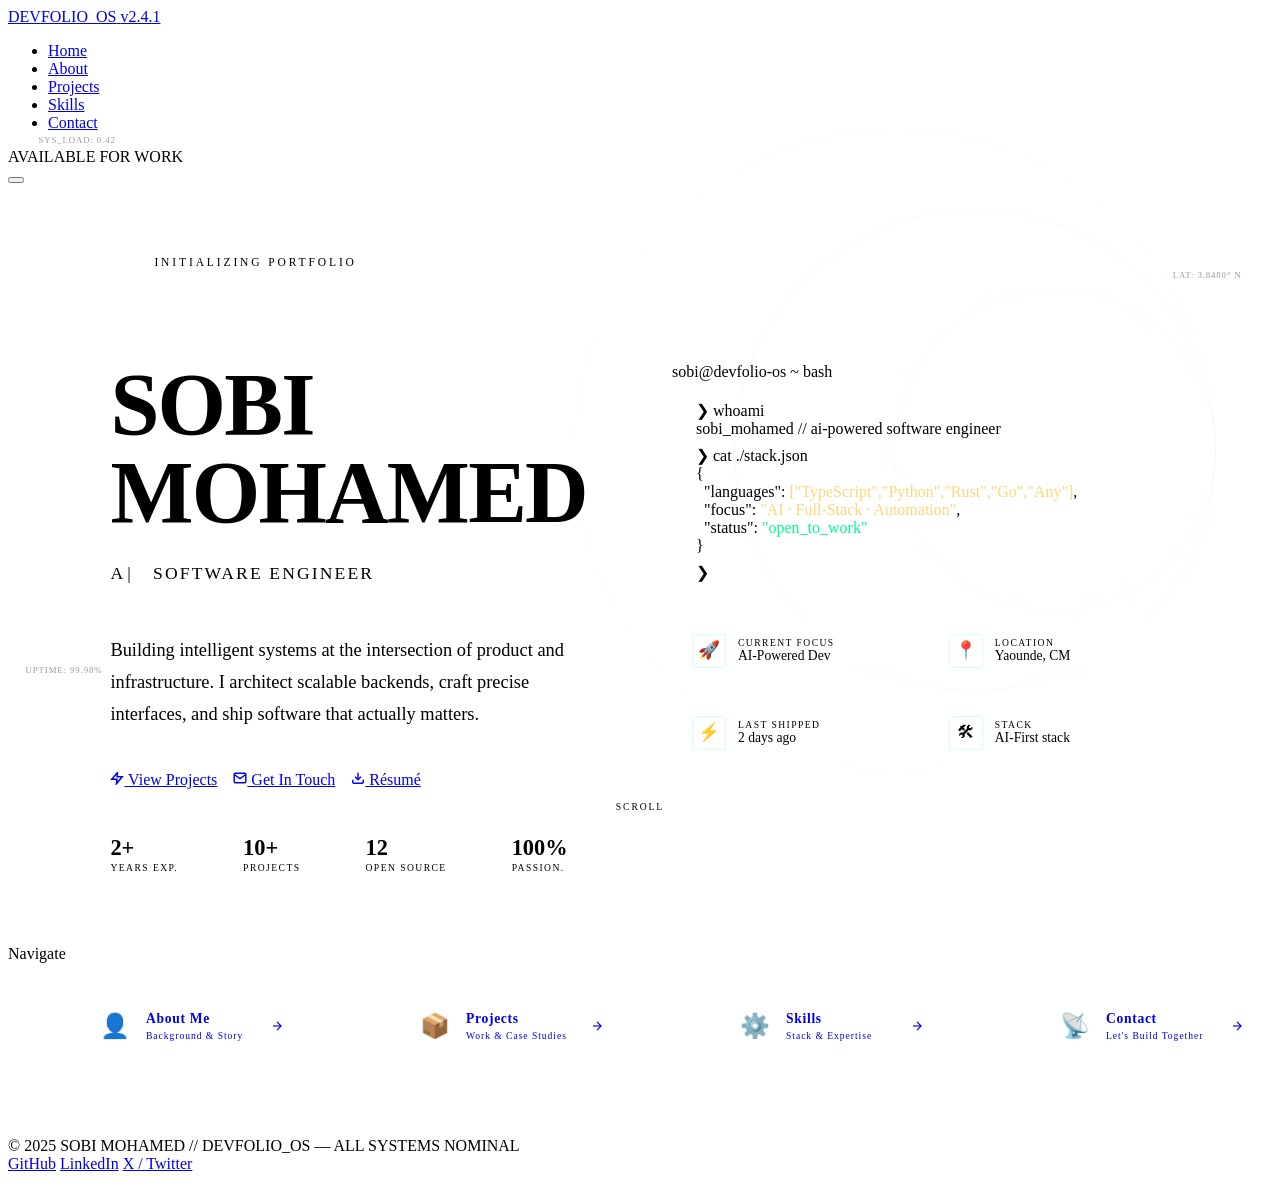
==== index.html @ 2cdbff52 "feat: boot DEVFOLIO_OS and mount landing page - Initialize core index structure and landing componen" ====
<!DOCTYPE html>
<html lang="en">
<head>
  <meta charset="UTF-8" />
  <meta name="viewport" content="width=device-width, initial-scale=1.0" />
  <title>DEVFOLIO_OS // SOBI MOHAMED</title>
  <link rel="stylesheet" href="./style.css" />
  <style>
    /* ── Hero-specific styles ─────────────────────────────── */
    .hero {
      min-height: calc(100vh - var(--nav-h));
      display: grid;
      grid-template-columns: 1fr 1fr;
      align-items: center;
      gap: 4rem;
      padding: clamp(3rem, 8vh, 6rem) clamp(1.5rem, 8vw, 7rem);
      max-width: 1280px;
      margin: 0 auto;
      position: relative;
      z-index: 1;
    }

    /* ── Left column ──────────────────────────────────────── */
    .hero-left { display: flex; flex-direction: column; gap: 0; }

    .hero-eyebrow {
      display: flex;
      align-items: center;
      gap: 0.75rem;
      font-family: var(--font-mono);
      font-size: 0.72rem;
      color: var(--cyan-dim);
      letter-spacing: 0.25em;
      text-transform: uppercase;
      margin-bottom: 1.25rem;
    }
    .hero-eyebrow::before {
      content: '';
      width: 32px;
      height: 1px;
      background: var(--cyan);
      box-shadow: 0 0 6px var(--cyan);
    }

    .hero-name {
      font-family: var(--font-display);
      font-size: clamp(3rem, 7vw, 5.5rem);
      font-weight: 900;
      line-height: 1.0;
      letter-spacing: -0.02em;
      color: var(--text-primary);
      margin-bottom: 0.5rem;
    }
    .hero-name .line-2 {
      color: var(--cyan);
      text-shadow: 0 0 30px var(--cyan-glow-md), 0 0 80px var(--cyan-glow);
      display: block;
    }

    .hero-title {
      font-family: var(--font-mono);
      font-size: clamp(0.85rem, 1.8vw, 1.1rem);
      color: var(--text-secondary);
      letter-spacing: 0.12em;
      text-transform: uppercase;
      margin-bottom: 2rem;
      display: flex;
      align-items: center;
      gap: 0.6rem;
    }
    .hero-title-divider {
      width: 1px;
      height: 16px;
      background: var(--border-dim);
    }
    .hero-title .accent { color: var(--electric); }

    .hero-tagline {
      font-size: clamp(1rem, 1.6vw, 1.15rem);
      color: var(--text-secondary);
      line-height: 1.75;
      max-width: 520px;
      margin-bottom: 2.5rem;
      font-weight: 300;
    }
    .hero-tagline strong {
      color: var(--text-primary);
      font-weight: 500;
    }

    .hero-cta {
      display: flex;
      align-items: center;
      gap: 1rem;
      flex-wrap: wrap;
      margin-bottom: 3rem;
    }

    .hero-meta {
      display: flex;
      align-items: center;
      gap: 2rem;
      flex-wrap: wrap;
    }
    .hero-meta-item {
      display: flex;
      flex-direction: column;
      gap: 0.2rem;
    }
    .hero-meta-value {
      font-family: var(--font-display);
      font-size: 1.4rem;
      font-weight: 700;
      color: var(--cyan);
      line-height: 1;
    }
    .hero-meta-label {
      font-family: var(--font-mono);
      font-size: 0.6rem;
      color: var(--text-muted);
      letter-spacing: 0.15em;
      text-transform: uppercase;
    }
    .hero-meta-sep {
      width: 1px;
      height: 32px;
      background: var(--border-subtle);
    }

    /* ── Right column ─────────────────────────────────────── */
    .hero-right {
      display: flex;
      flex-direction: column;
      gap: 1rem;
      align-items: stretch;
    }

    /* Terminal card */
    .hero-terminal {
      animation: terminal-appear 1s var(--ease-out) 0.4s both;
    }
    @keyframes terminal-appear {
      from { opacity: 0; transform: translateY(20px) scale(0.98); }
      to   { opacity: 1; transform: translateY(0) scale(1); }
    }
    .hero-terminal .terminal-body { padding: 1.25rem 1.5rem; }

    /* Status strip */
    .hero-status-strip {
      display: grid;
      grid-template-columns: 1fr 1fr;
      gap: 1rem;
    }
    .status-card {
      background: var(--bg-glass);
      border: 1px solid var(--border-subtle);
      border-radius: 2px;
      padding: 1rem 1.25rem;
      display: flex;
      align-items: center;
      gap: 0.75rem;
      backdrop-filter: blur(8px);
      transition: border-color 0.3s ease;
    }
    .status-card:hover { border-color: var(--border-dim); }
    .status-icon {
      font-size: 1.1rem;
      width: 32px;
      height: 32px;
      display: flex;
      align-items: center;
      justify-content: center;
      background: var(--cyan-glow);
      border-radius: 2px;
      border: 1px solid rgba(0,245,255,0.15);
      flex-shrink: 0;
    }
    .status-info { min-width: 0; }
    .status-label {
      font-family: var(--font-mono);
      font-size: 0.6rem;
      color: var(--text-muted);
      letter-spacing: 0.15em;
      text-transform: uppercase;
    }
    .status-value {
      font-family: var(--font-body);
      font-size: 0.85rem;
      color: var(--text-primary);
      font-weight: 500;
      white-space: nowrap;
      overflow: hidden;
      text-overflow: ellipsis;
    }

    /* ── Scroll indicator ─────────────────────────────────── */
    .scroll-hint {
      position: absolute;
      bottom: 2.5rem;
      left: 50%;
      transform: translateX(-50%);
      display: flex;
      flex-direction: column;
      align-items: center;
      gap: 0.5rem;
      font-family: var(--font-mono);
      font-size: 0.6rem;
      color: var(--text-muted);
      letter-spacing: 0.2em;
      text-transform: uppercase;
      animation: hint-fade 3s ease-in-out 2s both;
    }
    @keyframes hint-fade {
      from { opacity: 0; transform: translateX(-50%) translateY(10px); }
      to   { opacity: 1; transform: translateX(-50%) translateY(0); }
    }
    .scroll-hint-line {
      width: 1px;
      height: 40px;
      background: linear-gradient(180deg, var(--cyan-dim), transparent);
      animation: scroll-line 2s ease-in-out infinite;
    }
    @keyframes scroll-line {
      0%, 100% { transform: scaleY(1); opacity: 0.6; }
      50%       { transform: scaleY(0.5); opacity: 1; }
    }

    /* ── Floating data points ─────────────────────────────── */
    .data-point {
      position: absolute;
      font-family: var(--font-mono);
      font-size: 0.55rem;
      color: var(--text-muted);
      letter-spacing: 0.1em;
      pointer-events: none;
      opacity: 0.4;
      animation: float-data 6s ease-in-out infinite alternate;
    }
    .data-point:nth-child(1) { top: 15%; left: 3%; animation-delay: 0s; }
    .data-point:nth-child(2) { top: 30%; right: 3%; animation-delay: -2s; }
    .data-point:nth-child(3) { bottom: 25%; left: 2%; animation-delay: -4s; }
    @keyframes float-data {
      from { transform: translateY(0); opacity: 0.3; }
      to   { transform: translateY(-8px); opacity: 0.5; }
    }

    /* ── Hero line animation ──────────────────────────────── */
    .hero-left > * {
      animation: slide-up 0.8s var(--ease-out) both;
    }
    .hero-eyebrow   { animation-delay: 0.05s; }
    .hero-name      { animation-delay: 0.15s; }
    .hero-title     { animation-delay: 0.25s; }
    .hero-tagline   { animation-delay: 0.35s; }
    .hero-cta       { animation-delay: 0.45s; }
    .hero-meta      { animation-delay: 0.55s; }
    @keyframes slide-up {
      from { opacity: 0; transform: translateY(24px); }
      to   { opacity: 1; transform: translateY(0); }
    }

    /* ── Typewriter cursor ────────────────────────────────── */
    #typed-role::after {
      content: '|';
      animation: blink 1s step-end infinite;
      color: var(--cyan);
      margin-left: 2px;
    }

    /* ── Holographic ring (decorative) ───────────────────── */
    .holo-ring {
      position: absolute;
      border-radius: 50%;
      border: 1px solid;
      pointer-events: none;
      animation: ring-pulse 4s ease-in-out infinite;
    }
    .holo-ring-1 {
      width: 320px; height: 320px;
      border-color: rgba(0,245,255,0.06);
      top: 50%; right: 5%;
      transform: translateY(-50%);
      animation-delay: 0s;
    }
    .holo-ring-2 {
      width: 480px; height: 480px;
      border-color: rgba(139,47,255,0.04);
      top: 50%; right: 5%;
      transform: translateY(-50%);
      animation-delay: -2s;
    }
    .holo-ring-3 {
      width: 640px; height: 640px;
      border-color: rgba(0,245,255,0.025);
      top: 50%; right: 5%;
      transform: translateY(-50%);
      animation-delay: -1s;
    }
    @keyframes ring-pulse {
      0%, 100% { opacity: 0.5; transform: translateY(-50%) scale(1); }
      50%       { opacity: 1; transform: translateY(-50%) scale(1.02); }
    }

    /* ── Responsive ───────────────────────────────────────── */
    @media (max-width: 1024px) {
      .hero {
        grid-template-columns: 1fr;
        gap: 3rem;
        padding-top: 2.5rem;
      }
      .hero-right { display: none; }
      .holo-ring { display: none; }
    }
    @media (max-width: 768px) {
      .hero-meta { gap: 1.25rem; }
      .scroll-hint { display: none; }
    }
    @media (max-width: 480px) {
      .hero-meta-value { font-size: 1.1rem; }
    }
  </style>
</head>
<body>

  <!-- Background layers -->
  <div class="noise"></div>
  <div class="orb orb-1"></div>
  <div class="orb orb-2"></div>
  <div class="orb orb-3"></div>

  <!-- Navigation -->
  <nav class="nav" id="main-nav">
    <a href="./index.html" class="nav-logo">
      <span>DEV</span><span class="accent">FOLIO</span><span style="color:var(--text-muted)">_</span><span style="color:var(--violet)">OS</span>
      <span class="version">v2.4.1</span>
    </a>

    <ul class="nav-links" id="nav-links">
      <li><a href="./index.html"    class="nav-link active" data-index="00">Home</a></li>
      <li><a href="./about.html"    class="nav-link"        data-index="01">About</a></li>
      <li><a href="./projects.html" class="nav-link"        data-index="02">Projects</a></li>
      <li><a href="./skills.html"   class="nav-link"        data-index="03">Skills</a></li>
      <li><a href="./contact.html"  class="nav-link"        data-index="04">Contact</a></li>
    </ul>

    <div class="nav-status">
      <div class="nav-status-dot"></div>
      <span>AVAILABLE FOR WORK</span>
    </div>

    <button class="nav-toggle" id="nav-toggle" aria-label="Toggle navigation">
      <span></span><span></span><span></span>
    </button>
  </nav>

  <!-- Page -->
  <main class="page">

    <!-- Floating data labels -->
    <span class="data-point">SYS_LOAD: 0.42</span>
    <span class="data-point">LAT: 3.8480° N</span>
    <span class="data-point">UPTIME: 99.98%</span>

    <!-- Holographic rings -->
    <div class="holo-ring holo-ring-1"></div>
    <div class="holo-ring holo-ring-2"></div>
    <div class="holo-ring holo-ring-3"></div>

    <!-- Hero -->
    <section class="hero" id="hero">

      <!-- Left Column -->
      <div class="hero-left">

        <div class="hero-eyebrow">
          <span>Initializing portfolio</span>
        </div>

        <h1 class="hero-name glitch" data-text="SOBI MOHAMED">
          SOBI
          <span class="line-2">MOHAMED</span>
        </h1>

        <p class="hero-title">
          <span id="typed-role">AI-Powered Developer</span>
          <span class="hero-title-divider"></span>
          <span class="accent">Software Engineer</span>
        </p>

        <p class="hero-tagline">
          Building <strong>intelligent systems</strong> at the intersection of
          product and infrastructure. I architect <strong>scalable backends</strong>,
          craft <strong>precise interfaces</strong>, and ship software that
          actually matters.
        </p>

        <div class="hero-cta">
          <a href="./projects.html" class="btn btn-primary">
            <svg width="14" height="14" viewBox="0 0 24 24" fill="none" stroke="currentColor" stroke-width="2.5"><polyline points="13 2 3 14 12 14 11 22 21 10 12 10 13 2"></polyline></svg>
            View Projects
          </a>
          <a href="./contact.html" class="btn btn-outline">
            <svg width="14" height="14" viewBox="0 0 24 24" fill="none" stroke="currentColor" stroke-width="2.5"><path d="M4 4h16c1.1 0 2 .9 2 2v12c0 1.1-.9 2-2 2H4c-1.1 0-2-.9-2-2V6c0-1.1.9-2 2-2z"></path><polyline points="22,6 12,13 2,6"></polyline></svg>
            Get In Touch
          </a>
          <a href="#" class="btn btn-violet">
            <svg width="14" height="14" viewBox="0 0 24 24" fill="none" stroke="currentColor" stroke-width="2.5"><path d="M21 15v4a2 2 0 0 1-2 2H5a2 2 0 0 1-2-2v-4"></path><polyline points="7 10 12 15 17 10"></polyline><line x1="12" y1="15" x2="12" y2="3"></line></svg>
            Résumé
          </a>
        </div>

        <div class="hero-meta">
          <div class="hero-meta-item">
            <span class="hero-meta-value">2+</span>
            <span class="hero-meta-label">Years Exp.</span>
          </div>
          <div class="hero-meta-sep"></div>
          <div class="hero-meta-item">
            <span class="hero-meta-value">10+</span>
            <span class="hero-meta-label">Projects</span>
          </div>
          <div class="hero-meta-sep"></div>
          <div class="hero-meta-item">
            <span class="hero-meta-value">12</span>
            <span class="hero-meta-label">Open Source</span>
          </div>
          <div class="hero-meta-sep"></div>
          <div class="hero-meta-item">
            <span class="hero-meta-value">100%</span>
            <span class="hero-meta-label">Passion.</span>
          </div>
        </div>

      </div>

      <!-- Right Column -->
      <div class="hero-right">

        <!-- Terminal window -->
        <div class="hero-terminal terminal card">
          <div class="terminal-header">
            <div class="terminal-dot red"></div>
            <div class="terminal-dot yellow"></div>
            <div class="terminal-dot green"></div>
            <span class="terminal-title">sobi@devfolio-os ~ bash</span>
          </div>
          <div class="terminal-body">
            <div class="terminal-line">
              <span class="terminal-prompt">❯</span>
              <span class="terminal-cmd">whoami</span>
            </div>
            <div class="terminal-line">
              <span class="terminal-out">sobi_mohamed // ai-powered software engineer</span>
            </div>
            <div class="terminal-line" style="margin-top:0.5rem">
              <span class="terminal-prompt">❯</span>
              <span class="terminal-cmd">cat ./stack.json</span>
            </div>
            <div class="terminal-line">
              <span class="terminal-out" style="color:var(--violet);">{</span>
            </div>
            <div class="terminal-line">
              <span class="terminal-out">&nbsp;&nbsp;<span style="color:var(--cyan);">"languages"</span>: <span style="color:#ffd77a;">["TypeScript","Python","Rust","Go","Any"]</span>,</span>
            </div>
            <div class="terminal-line">
              <span class="terminal-out">&nbsp;&nbsp;<span style="color:var(--cyan);">"focus"</span>: <span style="color:#ffd77a;">"AI · Full-Stack · Automation"</span>,</span>
            </div>
            <div class="terminal-line">
              <span class="terminal-out">&nbsp;&nbsp;<span style="color:var(--cyan);">"status"</span>: <span style="color:#00ff88;">"open_to_work"</span></span>
            </div>
            <div class="terminal-line">
              <span class="terminal-out" style="color:var(--violet);">}</span>
            </div>
            <div class="terminal-line" style="margin-top:0.5rem">
              <span class="terminal-prompt">❯</span>
              <span class="terminal-cmd" id="live-cmd"></span>
              <span class="terminal-cursor"></span>
            </div>
          </div>
        </div>

        <!-- Status strip -->
        <div class="hero-status-strip">
          <div class="status-card">
            <div class="status-icon">🚀</div>
            <div class="status-info">
              <div class="status-label">Current Focus</div>
              <div class="status-value">AI-Powered Dev</div>
            </div>
          </div>
          <div class="status-card">
            <div class="status-icon">📍</div>
            <div class="status-info">
              <div class="status-label">Location</div>
              <div class="status-value">Yaounde, CM</div>
            </div>
          </div>
          <div class="status-card">
            <div class="status-icon">⚡</div>
            <div class="status-info">
              <div class="status-label">Last Shipped</div>
              <div class="status-value">2 days ago</div>
            </div>
          </div>
          <div class="status-card">
            <div class="status-icon">🛠</div>
            <div class="status-info">
              <div class="status-label">Stack</div>
              <div class="status-value">AI-First stack</div>
            </div>
          </div>
        </div>

      </div>

    </section><!-- /hero -->

    <!-- Scroll hint -->
    <div class="scroll-hint">
      <span>Scroll</span>
      <div class="scroll-hint-line"></div>
    </div>

    <!-- Quick nav tiles -->
    <section class="section reveal" id="quick-nav" style="padding-top:0; padding-bottom: clamp(4rem,8vh,6rem);">
      <div class="section-tag">Navigate</div>
      <div style="display:grid; grid-template-columns: repeat(auto-fit, minmax(220px, 1fr)); gap:1rem; margin-top:1.5rem;">

        <a href="./about.html" class="card" style="padding:1.5rem 1.75rem; display:flex; align-items:center; gap:1rem; text-decoration:none;">
          <div class="card-corner tl"></div><div class="card-corner tr"></div>
          <div class="card-corner bl"></div><div class="card-corner br"></div>
          <span style="font-size:1.5rem;">👤</span>
          <div>
            <div style="font-family:var(--font-display);font-size:0.85rem;font-weight:600;color:var(--text-primary);letter-spacing:0.05em;">About Me</div>
            <div style="font-family:var(--font-mono);font-size:0.6rem;color:var(--text-muted);letter-spacing:0.1em;margin-top:0.2rem;">Background &amp; Story</div>
          </div>
          <svg style="margin-left:auto;color:var(--cyan-dim);flex-shrink:0;" width="14" height="14" viewBox="0 0 24 24" fill="none" stroke="currentColor" stroke-width="2"><line x1="5" y1="12" x2="19" y2="12"/><polyline points="12 5 19 12 12 19"/></svg>
        </a>

        <a href="./projects.html" class="card" style="padding:1.5rem 1.75rem; display:flex; align-items:center; gap:1rem; text-decoration:none;">
          <div class="card-corner tl"></div><div class="card-corner tr"></div>
          <div class="card-corner bl"></div><div class="card-corner br"></div>
          <span style="font-size:1.5rem;">📦</span>
          <div>
            <div style="font-family:var(--font-display);font-size:0.85rem;font-weight:600;color:var(--text-primary);letter-spacing:0.05em;">Projects</div>
            <div style="font-family:var(--font-mono);font-size:0.6rem;color:var(--text-muted);letter-spacing:0.1em;margin-top:0.2rem;">Work &amp; Case Studies</div>
          </div>
          <svg style="margin-left:auto;color:var(--cyan-dim);flex-shrink:0;" width="14" height="14" viewBox="0 0 24 24" fill="none" stroke="currentColor" stroke-width="2"><line x1="5" y1="12" x2="19" y2="12"/><polyline points="12 5 19 12 12 19"/></svg>
        </a>

        <a href="./skills.html" class="card" style="padding:1.5rem 1.75rem; display:flex; align-items:center; gap:1rem; text-decoration:none;">
          <div class="card-corner tl"></div><div class="card-corner tr"></div>
          <div class="card-corner bl"></div><div class="card-corner br"></div>
          <span style="font-size:1.5rem;">⚙️</span>
          <div>
            <div style="font-family:var(--font-display);font-size:0.85rem;font-weight:600;color:var(--text-primary);letter-spacing:0.05em;">Skills</div>
            <div style="font-family:var(--font-mono);font-size:0.6rem;color:var(--text-muted);letter-spacing:0.1em;margin-top:0.2rem;">Stack &amp; Expertise</div>
          </div>
          <svg style="margin-left:auto;color:var(--cyan-dim);flex-shrink:0;" width="14" height="14" viewBox="0 0 24 24" fill="none" stroke="currentColor" stroke-width="2"><line x1="5" y1="12" x2="19" y2="12"/><polyline points="12 5 19 12 12 19"/></svg>
        </a>

        <a href="./contact.html" class="card" style="padding:1.5rem 1.75rem; display:flex; align-items:center; gap:1rem; text-decoration:none;">
          <div class="card-corner tl"></div><div class="card-corner tr"></div>
          <div class="card-corner bl"></div><div class="card-corner br"></div>
          <span style="font-size:1.5rem;">📡</span>
          <div>
            <div style="font-family:var(--font-display);font-size:0.85rem;font-weight:600;color:var(--text-primary);letter-spacing:0.05em;">Contact</div>
            <div style="font-family:var(--font-mono);font-size:0.6rem;color:var(--text-muted);letter-spacing:0.1em;margin-top:0.2rem;">Let's Build Together</div>
          </div>
          <svg style="margin-left:auto;color:var(--cyan-dim);flex-shrink:0;" width="14" height="14" viewBox="0 0 24 24" fill="none" stroke="currentColor" stroke-width="2"><line x1="5" y1="12" x2="19" y2="12"/><polyline points="12 5 19 12 12 19"/></svg>
        </a>

      </div>
    </section>

  </main>

  <!-- Footer -->
  <footer class="footer">
    <div class="footer-left">
      &copy; 2025 SOBI MOHAMED // DEVFOLIO_OS &mdash; ALL SYSTEMS NOMINAL
    </div>
    <div class="footer-right">
      <a href="https://github.com/sobimohammet" target="_blank" rel="noopener">GitHub</a>
      <a href="https://linkedin.com/" target="_blank" rel="noopener">LinkedIn</a>
      <a href="https://twitter.com/" target="_blank" rel="noopener">X / Twitter</a>
    </div>
  </footer>

  <script src="./main.js"></script>
  <script>
    /* ── Typewriter role cycling ─────────────────────────── */
    const roles = [
      'AI-Powered Developer',
      'Full-Stack Engineer',
      'Backend Architect',
      'Automation Builder',
      'Software Craftsman',
    ];
    let roleIdx = 0;
    let charIdx = 0;
    let deleting = false;
    const typedEl = document.getElementById('typed-role');

    function typeRole() {
      const current = roles[roleIdx];
      if (!deleting) {
        typedEl.textContent = current.slice(0, ++charIdx);
        if (charIdx === current.length) {
          deleting = true;
          setTimeout(typeRole, 2200);
          return;
        }
      } else {
        typedEl.textContent = current.slice(0, --charIdx);
        if (charIdx === 0) {
          deleting = false;
          roleIdx = (roleIdx + 1) % roles.length;
        }
      }
      setTimeout(typeRole, deleting ? 45 : 90);
    }
    setTimeout(typeRole, 1200);

    /* ── Live terminal command animation ─────────────────── */
    const liveCmds = [
      'git push origin main',
      'npm run build',
      'docker compose up',
      'cargo test --release',
      'python train.py --epochs 50',
    ];
    let cmdIdx = 0;
    let cmdChar = 0;
    let cmdDeleting = false;
    const liveCmdEl = document.getElementById('live-cmd');

    function typeCmd() {
      const current = liveCmds[cmdIdx];
      if (!cmdDeleting) {
        liveCmdEl.textContent = current.slice(0, ++cmdChar);
        if (cmdChar === current.length) {
          cmdDeleting = true;
          setTimeout(typeCmd, 1800);
          return;
        }
      } else {
        liveCmdEl.textContent = current.slice(0, --cmdChar);
        if (cmdChar === 0) {
          cmdDeleting = false;
          cmdIdx = (cmdIdx + 1) % liveCmds.length;
        }
      }
      setTimeout(typeCmd, cmdDeleting ? 35 : 80);
    }
    setTimeout(typeCmd, 2500);
  </script>

</body>
</html>
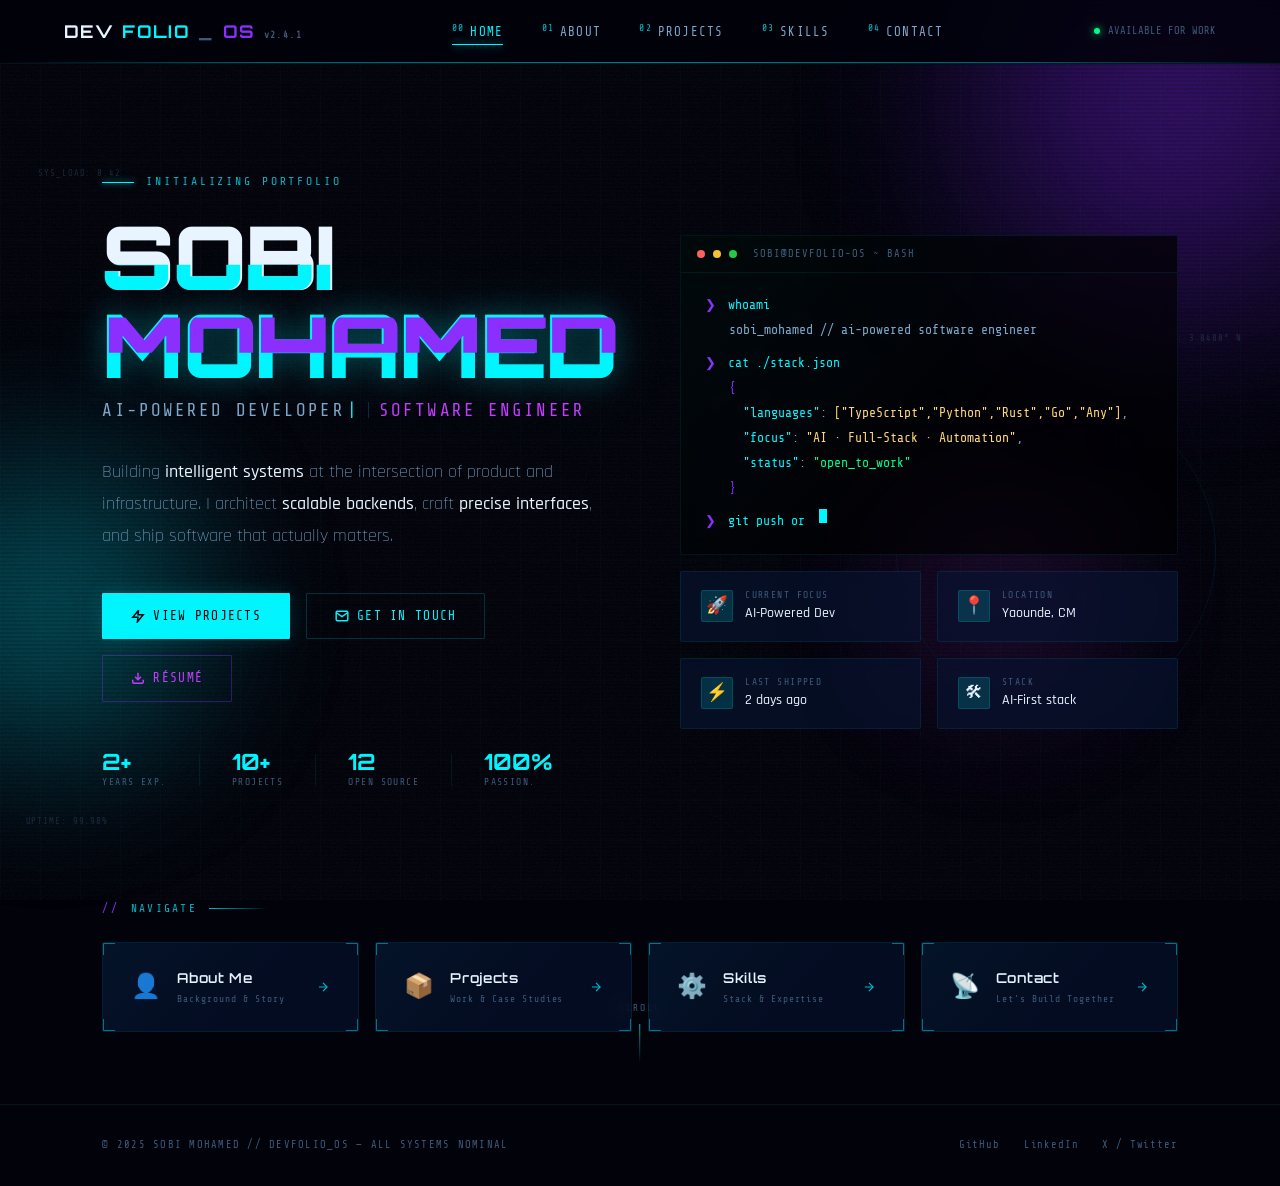
==== commit 9d324b2f: "freat: add resume and update index and projects page" ====
--- a/index.html
+++ b/index.html
@@ -403,7 +403,7 @@
             <svg width="14" height="14" viewBox="0 0 24 24" fill="none" stroke="currentColor" stroke-width="2.5"><path d="M4 4h16c1.1 0 2 .9 2 2v12c0 1.1-.9 2-2 2H4c-1.1 0-2-.9-2-2V6c0-1.1.9-2 2-2z"></path><polyline points="22,6 12,13 2,6"></polyline></svg>
             Get In Touch
           </a>
-          <a href="#" class="btn btn-violet">
+          <a href="/assets/myResume.pdf" class="btn btn-violet">
             <svg width="14" height="14" viewBox="0 0 24 24" fill="none" stroke="currentColor" stroke-width="2.5"><path d="M21 15v4a2 2 0 0 1-2 2H5a2 2 0 0 1-2-2v-4"></path><polyline points="7 10 12 15 17 10"></polyline><line x1="12" y1="15" x2="12" y2="3"></line></svg>
             Résumé
           </a>
--- a/style.css
+++ b/style.css
@@ -0,0 +1,720 @@
+/* ============================================================
+   DEVFOLIO_OS — Shared Stylesheet
+   Terminal × Holographic aesthetic
+   ============================================================ */
+
+@import url('https://fonts.googleapis.com/css2?family=Share+Tech+Mono&family=Orbitron:wght@400;600;700;900&family=Rajdhani:wght@300;400;500;600;700&display=swap');
+
+/* ── CSS Custom Properties ────────────────────────────────── */
+:root {
+  /* Core palette */
+  --bg-void:        #01020a;
+  --bg-deep:        #030714;
+  --bg-surface:     #070d1f;
+  --bg-raised:      #0b1428;
+  --bg-glass:       rgba(7, 20, 50, 0.6);
+
+  /* Accent colours */
+  --cyan:           #00f5ff;
+  --cyan-dim:       #00b8c8;
+  --cyan-glow:      rgba(0, 245, 255, 0.15);
+  --cyan-glow-md:   rgba(0, 245, 255, 0.30);
+  --violet:         #8b2fff;
+  --violet-dim:     #6b1fd0;
+  --violet-glow:    rgba(139, 47, 255, 0.20);
+  --violet-glow-md: rgba(139, 47, 255, 0.40);
+  --electric:       #c43dff;
+  --electric-glow:  rgba(196, 61, 255, 0.25);
+
+  /* Text */
+  --text-primary:   #e8f4ff;
+  --text-secondary: #7da8cc;
+  --text-muted:     #3d5a7a;
+  --text-accent:    var(--cyan);
+
+  /* Borders */
+  --border-subtle:  rgba(0, 245, 255, 0.08);
+  --border-dim:     rgba(0, 245, 255, 0.18);
+  --border-bright:  rgba(0, 245, 255, 0.45);
+  --border-violet:  rgba(139, 47, 255, 0.35);
+
+  /* Fonts */
+  --font-mono:      'Share Tech Mono', 'Courier New', monospace;
+  --font-display:   'Orbitron', sans-serif;
+  --font-body:      'Rajdhani', sans-serif;
+
+  /* Spacing */
+  --nav-h:          64px;
+
+  /* Transitions */
+  --ease-out:       cubic-bezier(0.16, 1, 0.3, 1);
+  --ease-in-out:    cubic-bezier(0.45, 0, 0.55, 1);
+}
+
+/* ── Reset ────────────────────────────────────────────────── */
+*, *::before, *::after {
+  box-sizing: border-box;
+  margin: 0;
+  padding: 0;
+}
+
+html {
+  scroll-behavior: smooth;
+  font-size: 16px;
+}
+
+body {
+  background-color: var(--bg-void);
+  color: var(--text-primary);
+  font-family: var(--font-body);
+  font-weight: 400;
+  line-height: 1.6;
+  min-height: 100vh;
+  overflow-x: hidden;
+  -webkit-font-smoothing: antialiased;
+}
+
+a {
+  color: var(--cyan);
+  text-decoration: none;
+  transition: color 0.2s ease, text-shadow 0.2s ease;
+}
+a:hover {
+  color: var(--text-primary);
+  text-shadow: 0 0 8px var(--cyan);
+}
+
+img, video { max-width: 100%; display: block; }
+ul, ol { list-style: none; }
+button { cursor: pointer; border: none; background: none; font-family: inherit; }
+input, textarea { font-family: inherit; }
+
+/* ── Global Grid Overlay ──────────────────────────────────── */
+body::before {
+  content: '';
+  position: fixed;
+  inset: 0;
+  background-image:
+    linear-gradient(rgba(0, 245, 255, 0.025) 1px, transparent 1px),
+    linear-gradient(90deg, rgba(0, 245, 255, 0.025) 1px, transparent 1px);
+  background-size: 40px 40px;
+  pointer-events: none;
+  z-index: 0;
+}
+
+/* ── Scanlines overlay ────────────────────────────────────── */
+body::after {
+  content: '';
+  position: fixed;
+  inset: 0;
+  background: repeating-linear-gradient(
+    0deg,
+    transparent,
+    transparent 2px,
+    rgba(0, 0, 0, 0.12) 2px,
+    rgba(0, 0, 0, 0.12) 4px
+  );
+  pointer-events: none;
+  z-index: 0;
+  animation: scanlines 8s linear infinite;
+}
+@keyframes scanlines {
+  0%   { background-position: 0 0; }
+  100% { background-position: 0 80px; }
+}
+
+/* ── Navigation ───────────────────────────────────────────── */
+.nav {
+  position: fixed;
+  top: 0;
+  left: 0;
+  right: 0;
+  height: var(--nav-h);
+  z-index: 1000;
+  display: flex;
+  align-items: center;
+  justify-content: space-between;
+  padding: 0 clamp(1.5rem, 5vw, 4rem);
+  background: rgba(1, 2, 10, 0.85);
+  backdrop-filter: blur(12px);
+  -webkit-backdrop-filter: blur(12px);
+  border-bottom: 1px solid var(--border-subtle);
+}
+
+.nav::after {
+  content: '';
+  position: absolute;
+  bottom: 0;
+  left: 0;
+  right: 0;
+  height: 1px;
+  background: linear-gradient(90deg,
+    transparent 0%,
+    var(--cyan-dim) 20%,
+    var(--cyan) 50%,
+    var(--cyan-dim) 80%,
+    transparent 100%
+  );
+  opacity: 0.5;
+}
+
+.nav-logo {
+  font-family: var(--font-display);
+  font-size: 1.1rem;
+  font-weight: 700;
+  color: var(--text-primary);
+  letter-spacing: 0.08em;
+  display: flex;
+  align-items: center;
+  gap: 0.5rem;
+}
+.nav-logo span.accent { color: var(--cyan); }
+.nav-logo span.version {
+  font-family: var(--font-mono);
+  font-size: 0.6rem;
+  color: var(--text-muted);
+  align-self: flex-end;
+  padding-bottom: 2px;
+}
+
+.nav-links {
+  display: flex;
+  align-items: center;
+  gap: clamp(1.2rem, 3vw, 2.5rem);
+}
+
+.nav-link {
+  font-family: var(--font-mono);
+  font-size: 0.78rem;
+  color: var(--text-secondary);
+  letter-spacing: 0.1em;
+  text-transform: uppercase;
+  position: relative;
+  padding: 0.25rem 0;
+  transition: color 0.25s ease;
+}
+.nav-link::before {
+  content: attr(data-index);
+  font-size: 0.6rem;
+  color: var(--cyan-dim);
+  margin-right: 0.35rem;
+  vertical-align: super;
+}
+.nav-link::after {
+  content: '';
+  position: absolute;
+  bottom: -2px;
+  left: 0;
+  width: 0;
+  height: 1px;
+  background: var(--cyan);
+  box-shadow: 0 0 8px var(--cyan);
+  transition: width 0.3s var(--ease-out);
+}
+.nav-link:hover,
+.nav-link.active {
+  color: var(--cyan);
+  text-shadow: none;
+}
+.nav-link:hover::after,
+.nav-link.active::after {
+  width: 100%;
+}
+
+.nav-status {
+  display: flex;
+  align-items: center;
+  gap: 0.5rem;
+  font-family: var(--font-mono);
+  font-size: 0.65rem;
+  color: var(--text-muted);
+}
+.nav-status-dot {
+  width: 6px;
+  height: 6px;
+  border-radius: 50%;
+  background: #00ff88;
+  box-shadow: 0 0 8px #00ff88;
+  animation: pulse-dot 2s ease-in-out infinite;
+}
+@keyframes pulse-dot {
+  0%, 100% { opacity: 1; transform: scale(1); }
+  50%       { opacity: 0.5; transform: scale(0.8); }
+}
+
+/* Hamburger – mobile */
+.nav-toggle {
+  display: none;
+  flex-direction: column;
+  gap: 5px;
+  padding: 4px;
+  background: none;
+  border: none;
+  cursor: pointer;
+}
+.nav-toggle span {
+  display: block;
+  width: 22px;
+  height: 1px;
+  background: var(--cyan);
+  transition: transform 0.3s ease, opacity 0.3s ease;
+}
+
+/* ── Page Wrapper ─────────────────────────────────────────── */
+.page {
+  position: relative;
+  z-index: 1;
+  padding-top: var(--nav-h);
+  min-height: 100vh;
+}
+
+/* ── Section Utilities ────────────────────────────────────── */
+.section {
+  padding: clamp(4rem, 10vh, 7rem) clamp(1.5rem, 8vw, 7rem);
+  max-width: 1280px;
+  margin: 0 auto;
+}
+
+.section-tag {
+  font-family: var(--font-mono);
+  font-size: 0.7rem;
+  color: var(--cyan-dim);
+  letter-spacing: 0.2em;
+  text-transform: uppercase;
+  margin-bottom: 0.75rem;
+  display: flex;
+  align-items: center;
+  gap: 0.75rem;
+}
+.section-tag::before {
+  content: '//';
+  color: var(--violet);
+}
+.section-tag::after {
+  content: '';
+  flex: 1;
+  max-width: 60px;
+  height: 1px;
+  background: linear-gradient(90deg, var(--cyan-dim), transparent);
+}
+
+.section-title {
+  font-family: var(--font-display);
+  font-size: clamp(2rem, 5vw, 3.5rem);
+  font-weight: 700;
+  line-height: 1.1;
+  letter-spacing: -0.01em;
+  color: var(--text-primary);
+  margin-bottom: 1.5rem;
+}
+.section-title em {
+  font-style: normal;
+  color: var(--cyan);
+  text-shadow: 0 0 20px var(--cyan-glow-md);
+}
+
+.section-sub {
+  font-size: 1.1rem;
+  color: var(--text-secondary);
+  max-width: 600px;
+  line-height: 1.7;
+  font-weight: 300;
+}
+
+/* ── Glass Card ───────────────────────────────────────────── */
+.card {
+  background: var(--bg-glass);
+  border: 1px solid var(--border-subtle);
+  border-radius: 2px;
+  backdrop-filter: blur(8px);
+  -webkit-backdrop-filter: blur(8px);
+  position: relative;
+  overflow: hidden;
+  transition: border-color 0.3s ease, box-shadow 0.3s ease;
+}
+.card::before {
+  content: '';
+  position: absolute;
+  inset: 0;
+  background: linear-gradient(135deg, rgba(0,245,255,0.03) 0%, transparent 60%);
+  pointer-events: none;
+}
+.card:hover {
+  border-color: var(--border-dim);
+  box-shadow: 0 0 30px rgba(0, 245, 255, 0.06), 0 8px 32px rgba(0,0,0,0.4);
+}
+
+/* Corner accents on card */
+.card-corner {
+  position: absolute;
+  width: 12px;
+  height: 12px;
+  border-color: var(--cyan-dim);
+  border-style: solid;
+  opacity: 0.6;
+}
+.card-corner.tl { top: 0; left: 0;   border-width: 1px 0 0 1px; }
+.card-corner.tr { top: 0; right: 0;  border-width: 1px 1px 0 0; }
+.card-corner.bl { bottom: 0; left: 0;  border-width: 0 0 1px 1px; }
+.card-corner.br { bottom: 0; right: 0; border-width: 0 1px 1px 0; }
+
+/* ── Buttons ──────────────────────────────────────────────── */
+.btn {
+  display: inline-flex;
+  align-items: center;
+  gap: 0.5rem;
+  font-family: var(--font-mono);
+  font-size: 0.8rem;
+  letter-spacing: 0.1em;
+  text-transform: uppercase;
+  padding: 0.75rem 1.75rem;
+  border-radius: 1px;
+  transition: all 0.25s ease;
+  position: relative;
+  overflow: hidden;
+}
+.btn::before {
+  content: '';
+  position: absolute;
+  inset: 0;
+  opacity: 0;
+  transition: opacity 0.25s ease;
+}
+.btn:hover::before { opacity: 1; }
+
+.btn-primary {
+  background: transparent;
+  color: var(--bg-void);
+  border: 1px solid var(--cyan);
+  background: var(--cyan);
+  box-shadow: 0 0 20px var(--cyan-glow), inset 0 0 20px rgba(0,245,255,0.1);
+}
+.btn-primary::before {
+  background: linear-gradient(135deg, rgba(255,255,255,0.15), transparent);
+}
+.btn-primary:hover {
+  box-shadow: 0 0 40px var(--cyan-glow-md), 0 0 80px var(--cyan-glow);
+  transform: translateY(-1px);
+  color: var(--bg-void);
+  text-shadow: none;
+}
+
+.btn-outline {
+  background: transparent;
+  color: var(--cyan);
+  border: 1px solid var(--border-dim);
+}
+.btn-outline::before {
+  background: var(--cyan-glow);
+}
+.btn-outline:hover {
+  border-color: var(--cyan);
+  color: var(--cyan);
+  box-shadow: 0 0 20px var(--cyan-glow);
+  transform: translateY(-1px);
+  text-shadow: none;
+}
+
+.btn-violet {
+  background: transparent;
+  color: var(--electric);
+  border: 1px solid var(--border-violet);
+}
+.btn-violet::before {
+  background: var(--violet-glow);
+}
+.btn-violet:hover {
+  border-color: var(--electric);
+  box-shadow: 0 0 20px var(--electric-glow);
+  color: var(--electric);
+  transform: translateY(-1px);
+  text-shadow: none;
+}
+
+/* ── Terminal / Code Styles ───────────────────────────────── */
+.terminal {
+  background: rgba(0, 0, 0, 0.6);
+  border: 1px solid var(--border-subtle);
+  border-radius: 2px;
+  font-family: var(--font-mono);
+  font-size: 0.82rem;
+  color: var(--text-primary);
+  position: relative;
+}
+.terminal-header {
+  display: flex;
+  align-items: center;
+  gap: 0.5rem;
+  padding: 0.6rem 1rem;
+  border-bottom: 1px solid var(--border-subtle);
+  background: rgba(0,0,0,0.3);
+}
+.terminal-dot {
+  width: 8px; height: 8px;
+  border-radius: 50%;
+}
+.terminal-dot.red    { background: #ff5f57; }
+.terminal-dot.yellow { background: #ffbd2e; }
+.terminal-dot.green  { background: #28c840; }
+.terminal-title {
+  font-size: 0.65rem;
+  color: var(--text-muted);
+  margin-left: 0.5rem;
+  letter-spacing: 0.1em;
+  text-transform: uppercase;
+}
+.terminal-body {
+  padding: 1.25rem 1.5rem;
+  line-height: 1.9;
+}
+.terminal-line { display: flex; gap: 0.75rem; }
+.terminal-prompt { color: var(--violet); user-select: none; }
+.terminal-cmd    { color: var(--cyan); }
+.terminal-out    { color: var(--text-secondary); padding-left: 1.5rem; }
+.terminal-cursor {
+  display: inline-block;
+  width: 8px;
+  height: 1.1em;
+  background: var(--cyan);
+  vertical-align: text-bottom;
+  animation: blink 1.1s step-end infinite;
+  margin-left: 2px;
+}
+@keyframes blink {
+  0%, 100% { opacity: 1; }
+  50%       { opacity: 0; }
+}
+
+/* ── Glitch Text Effect ───────────────────────────────────── */
+.glitch {
+  position: relative;
+}
+.glitch::before,
+.glitch::after {
+  content: attr(data-text);
+  position: absolute;
+  top: 0; left: 0;
+  width: 100%;
+  height: 100%;
+  font-family: inherit;
+  font-size: inherit;
+  font-weight: inherit;
+  letter-spacing: inherit;
+}
+.glitch::before {
+  color: var(--cyan);
+  clip-path: polygon(0 30%, 100% 30%, 100% 50%, 0 50%);
+  animation: glitch-top 4s infinite linear;
+  left: -2px;
+}
+.glitch::after {
+  color: var(--violet);
+  clip-path: polygon(0 60%, 100% 60%, 100% 80%, 0 80%);
+  animation: glitch-bot 4s infinite linear;
+  left: 2px;
+}
+@keyframes glitch-top {
+  0%, 90%, 100% { transform: translate(0); opacity: 0; }
+  92%            { transform: translate(-3px, 1px); opacity: 0.8; }
+  94%            { transform: translate(3px, -1px); opacity: 0.8; }
+  96%            { transform: translate(-2px, 0); opacity: 0.8; }
+}
+@keyframes glitch-bot {
+  0%, 90%, 100% { transform: translate(0); opacity: 0; }
+  91%            { transform: translate(3px, 1px); opacity: 0.8; }
+  93%            { transform: translate(-3px, -1px); opacity: 0.8; }
+  95%            { transform: translate(2px, 2px); opacity: 0.8; }
+}
+
+/* ── Glow Text Utilities ──────────────────────────────────── */
+.glow-cyan {
+  color: var(--cyan);
+  text-shadow: 0 0 20px var(--cyan-glow-md), 0 0 60px var(--cyan-glow);
+}
+.glow-violet {
+  color: var(--electric);
+  text-shadow: 0 0 20px var(--electric-glow), 0 0 60px var(--violet-glow);
+}
+
+/* ── Divider ──────────────────────────────────────────────── */
+.divider {
+  height: 1px;
+  background: linear-gradient(90deg,
+    transparent 0%,
+    var(--border-dim) 25%,
+    var(--cyan-dim) 50%,
+    var(--border-dim) 75%,
+    transparent 100%
+  );
+  margin: 0;
+}
+
+/* ── Badge / Tag ──────────────────────────────────────────── */
+.tag {
+  display: inline-block;
+  font-family: var(--font-mono);
+  font-size: 0.68rem;
+  letter-spacing: 0.08em;
+  padding: 0.2rem 0.6rem;
+  border-radius: 1px;
+  text-transform: uppercase;
+}
+.tag-cyan {
+  color: var(--cyan);
+  background: rgba(0, 245, 255, 0.08);
+  border: 1px solid rgba(0, 245, 255, 0.2);
+}
+.tag-violet {
+  color: var(--electric);
+  background: rgba(139, 47, 255, 0.1);
+  border: 1px solid rgba(139, 47, 255, 0.25);
+}
+.tag-dim {
+  color: var(--text-muted);
+  background: rgba(255,255,255,0.03);
+  border: 1px solid rgba(255,255,255,0.07);
+}
+
+/* ── Scroll-reveal animation ──────────────────────────────── */
+.reveal {
+  opacity: 0;
+  transform: translateY(28px);
+  transition: opacity 0.7s var(--ease-out), transform 0.7s var(--ease-out);
+}
+.reveal.visible {
+  opacity: 1;
+  transform: translateY(0);
+}
+.reveal-delay-1 { transition-delay: 0.1s; }
+.reveal-delay-2 { transition-delay: 0.2s; }
+.reveal-delay-3 { transition-delay: 0.3s; }
+.reveal-delay-4 { transition-delay: 0.4s; }
+.reveal-delay-5 { transition-delay: 0.5s; }
+
+/* ── Footer ───────────────────────────────────────────────── */
+.footer {
+  position: relative;
+  z-index: 1;
+  border-top: 1px solid var(--border-subtle);
+  padding: 2rem clamp(1.5rem, 8vw, 7rem);
+  display: flex;
+  align-items: center;
+  justify-content: space-between;
+  flex-wrap: wrap;
+  gap: 1rem;
+}
+.footer-left {
+  font-family: var(--font-mono);
+  font-size: 0.65rem;
+  color: var(--text-muted);
+  letter-spacing: 0.12em;
+  text-transform: uppercase;
+}
+.footer-right {
+  font-family: var(--font-mono);
+  font-size: 0.65rem;
+  color: var(--text-muted);
+  display: flex;
+  align-items: center;
+  gap: 1.5rem;
+}
+.footer-right a {
+  color: var(--text-muted);
+  letter-spacing: 0.08em;
+  transition: color 0.2s ease;
+}
+.footer-right a:hover {
+  color: var(--cyan);
+  text-shadow: none;
+}
+
+/* ── Scrollbar ────────────────────────────────────────────── */
+::-webkit-scrollbar { width: 6px; }
+::-webkit-scrollbar-track { background: var(--bg-void); }
+::-webkit-scrollbar-thumb {
+  background: var(--border-dim);
+  border-radius: 3px;
+}
+::-webkit-scrollbar-thumb:hover { background: var(--cyan-dim); }
+
+/* ── Selection ────────────────────────────────────────────── */
+::selection {
+  background: var(--cyan-glow-md);
+  color: var(--text-primary);
+}
+
+/* ── Animated Background Orbs ────────────────────────────── */
+.orb {
+  position: fixed;
+  border-radius: 50%;
+  pointer-events: none;
+  z-index: 0;
+  filter: blur(80px);
+  opacity: 0.35;
+  animation: orb-float 12s ease-in-out infinite alternate;
+}
+.orb-1 {
+  width: 600px; height: 600px;
+  background: radial-gradient(circle, var(--violet-dim) 0%, transparent 70%);
+  top: -200px; right: -200px;
+  animation-duration: 14s;
+}
+.orb-2 {
+  width: 400px; height: 400px;
+  background: radial-gradient(circle, var(--cyan-dim) 0%, transparent 70%);
+  bottom: 10%; left: -150px;
+  animation-duration: 11s;
+  animation-delay: -4s;
+}
+.orb-3 {
+  width: 300px; height: 300px;
+  background: radial-gradient(circle, var(--electric) 0%, transparent 70%);
+  top: 50%; right: 10%;
+  animation-duration: 16s;
+  animation-delay: -8s;
+  opacity: 0.15;
+}
+@keyframes orb-float {
+  0%   { transform: translate(0, 0) scale(1); }
+  50%  { transform: translate(20px, -30px) scale(1.05); }
+  100% { transform: translate(-15px, 20px) scale(0.95); }
+}
+
+/* ── Noise Texture Overlay ────────────────────────────────── */
+.noise {
+  position: fixed;
+  inset: 0;
+  pointer-events: none;
+  z-index: 0;
+  opacity: 0.03;
+  background-image: url("data:image/svg+xml,%3Csvg viewBox='0 0 256 256' xmlns='http://www.w3.org/2000/svg'%3E%3Cfilter id='noise'%3E%3CfeTurbulence type='fractalNoise' baseFrequency='0.9' numOctaves='4' stitchTiles='stitch'/%3E%3C/filter%3E%3Crect width='100%25' height='100%25' filter='url(%23noise)'/%3E%3C/svg%3E");
+  background-repeat: repeat;
+  background-size: 200px 200px;
+}
+
+/* ── Responsive ───────────────────────────────────────────── */
+@media (max-width: 768px) {
+  .nav-links {
+    display: none;
+    position: fixed;
+    top: var(--nav-h);
+    left: 0; right: 0;
+    background: rgba(1, 2, 10, 0.97);
+    border-bottom: 1px solid var(--border-subtle);
+    padding: 1.5rem 2rem;
+    flex-direction: column;
+    align-items: flex-start;
+    gap: 1.25rem;
+  }
+  .nav-links.open { display: flex; }
+  .nav-toggle { display: flex; }
+  .nav-status { display: none; }
+
+  .nav-link { font-size: 0.9rem; }
+
+  .section { padding: 3rem 1.25rem; }
+}
+
+@media (max-width: 480px) {
+  .btn { padding: 0.65rem 1.25rem; font-size: 0.72rem; }
+}
